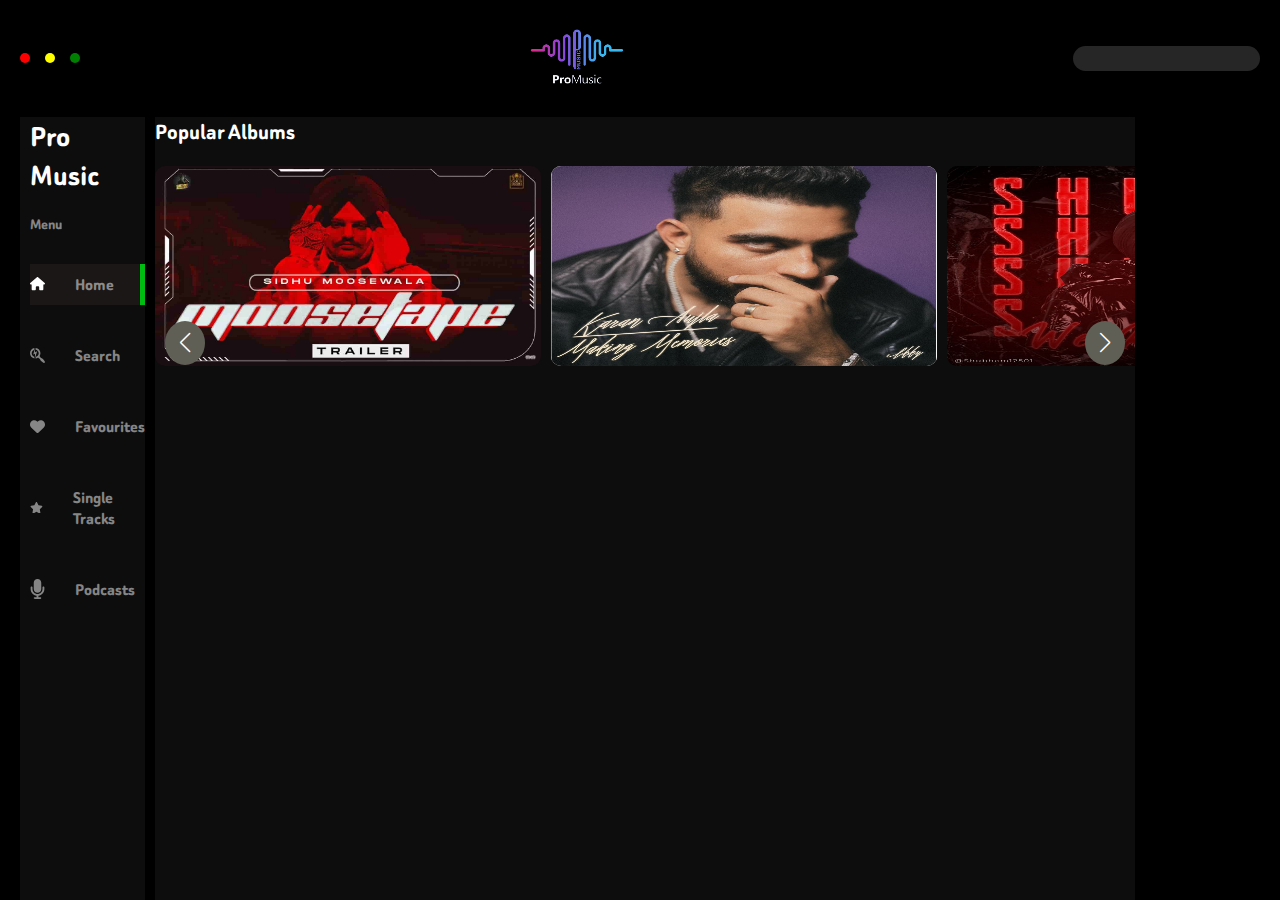
==== index.html @ 2a1a070a "initial commit" ====
<!DOCTYPE html>
<html lang="en">
<head>
    <meta charset="UTF-8">
    <meta name="viewport" content="width=device-width, initial-scale=1.0">
    <title>Pro Music</title>
    <link rel="icon" href="./assets/images/svg/e4a757106842361.5f99428d1aedd-removebg-preview.png">
    <link rel="stylesheet" href="./assets/styles.css">
    <link rel="stylesheet" href="https://cdn.jsdelivr.net/npm/swiper@11/swiper-bundle.min.css">
    <style>
    </style>
</head>
<body>
    <header>
        <div class="container">
            <div class="circles">
                <div style="background-color: red;" class="circle"></div>
                <div style="background-color: yellow;" class="circle"></div>
                <div style="background-color: green;" class="circle"></div>
            </div>

            <div class="logo">
                <img width="150" src="./assets/images/svg/e4a757106842361.5f99428d1aedd-removebg-preview.png" alt="">
            </div>

            <div class="search">
                <input type="search" id="search">
            </div>
        </div>

    </header>
    <main>
        <div class="container">
            <div class="sidebar">
                <div class="sidebar-head">
                    <h1 class="sidebar-heading">
                        Pro Music
                    </h1>
                </div>
                <div class="menu">
                    <h4 class="menu-head">
                        Menu
                    </h4>
                    <div class="home">
                        <svg width="15" xmlns="http://www.w3.org/2000/svg" viewBox="0 0 576 512"><!--!Font Awesome Free 6.5.2 by @fontawesome - https://fontawesome.com License - https://fontawesome.com/license/free Copyright 2024 Fonticons, Inc.--><path d="M575.8 255.5c0 18-15 32.1-32 32.1h-32l.7 160.2c0 2.7-.2 5.4-.5 8.1V472c0 22.1-17.9 40-40 40H456c-1.1 0-2.2 0-3.3-.1c-1.4 .1-2.8 .1-4.2 .1H416 392c-22.1 0-40-17.9-40-40V448 384c0-17.7-14.3-32-32-32H256c-17.7 0-32 14.3-32 32v64 24c0 22.1-17.9 40-40 40H160 128.1c-1.5 0-3-.1-4.5-.2c-1.2 .1-2.4 .2-3.6 .2H104c-22.1 0-40-17.9-40-40V360c0-.9 0-1.9 .1-2.8V287.6H32c-18 0-32-14-32-32.1c0-9 3-17 10-24L266.4 8c7-7 15-8 22-8s15 2 21 7L564.8 231.5c8 7 12 15 11 24z" fill="white"/></svg>
                        <h5>Home</h5>
                        <a href="#"></a>
                    </div>
                    <div class="search">
                        <svg xmlns="http://www.w3.org/2000/svg" width="15" viewBox="0 0 460 512"><!--!Font Awesome Free 6.5.2 by @fontawesome - https://fontawesome.com License - https://fontawesome.com/license/free Copyright 2024 Fonticons, Inc.--><path d="M220.6 130.3l-67.2 28.2V43.2L98.7 233.5l54.7-24.2v130.3l67.2-209.3zm-83.2-96.7l-1.3 4.7-15.2 52.9C80.6 106.7 52 145.8 52 191.5c0 52.3 34.3 95.9 83.4 105.5v53.6C57.5 340.1 0 272.4 0 191.6c0-80.5 59.8-147.2 137.4-158zm311.4 447.2c-11.2 11.2-23.1 12.3-28.6 10.5-5.4-1.8-27.1-19.9-60.4-44.4-33.3-24.6-33.6-35.7-43-56.7-9.4-20.9-30.4-42.6-57.5-52.4l-9.7-14.7c-24.7 16.9-53 26.9-81.3 28.7l2.1-6.6 15.9-49.5c46.5-11.9 80.9-54 80.9-104.2 0-54.5-38.4-102.1-96-107.1V32.3C254.4 37.4 320 106.8 320 191.6c0 33.6-11.2 64.7-29 90.4l14.6 9.6c9.8 27.1 31.5 48 52.4 57.4s32.2 9.7 56.8 43c24.6 33.2 42.7 54.9 44.5 60.3s.7 17.3-10.5 28.5zm-9.9-17.9c0-4.4-3.6-8-8-8s-8 3.6-8 8 3.6 8 8 8 8-3.6 8-8z" fill="white"/></svg>
                        <h5>Search</h5>
                        <a href="#"></a>
                    </div>
                    <div class="favorites">
                        <svg width="15" xmlns="http://www.w3.org/2000/svg" viewBox="0 0 512 512"><!--!Font Awesome Free 6.5.2 by @fontawesome - https://fontawesome.com License - https://fontawesome.com/license/free Copyright 2024 Fonticons, Inc.--><path d="M47.6 300.4L228.3 469.1c7.5 7 17.4 10.9 27.7 10.9s20.2-3.9 27.7-10.9L464.4 300.4c30.4-28.3 47.6-68 47.6-109.5v-5.8c0-69.9-50.5-129.5-119.4-141C347 36.5 300.6 51.4 268 84L256 96 244 84c-32.6-32.6-79-47.5-124.6-39.9C50.5 55.6 0 115.2 0 185.1v5.8c0 41.5 17.2 81.2 47.6 109.5z" fill="white"/></svg>
                        <h5>Favourites</h5>
                        <a href="#"></a>
                    </div>
                    <div class="single-track">
                        <svg width="15" xmlns="http://www.w3.org/2000/svg" viewBox="0 0 576 512"><!--!Font Awesome Free 6.5.2 by @fontawesome - https://fontawesome.com License - https://fontawesome.com/license/free Copyright 2024 Fonticons, Inc.--><path d="M316.9 18C311.6 7 300.4 0 288.1 0s-23.4 7-28.8 18L195 150.3 51.4 171.5c-12 1.8-22 10.2-25.7 21.7s-.7 24.2 7.9 32.7L137.8 329 113.2 474.7c-2 12 3 24.2 12.9 31.3s23 8 33.8 2.3l128.3-68.5 128.3 68.5c10.8 5.7 23.9 4.9 33.8-2.3s14.9-19.3 12.9-31.3L438.5 329 542.7 225.9c8.6-8.5 11.7-21.2 7.9-32.7s-13.7-19.9-25.7-21.7L381.2 150.3 316.9 18z" fill="white"/></svg>                        
                        <h5>Single Tracks</h5>
                        <a href="#"></a>
                    </div>
                    <div class="podcast">
                        <svg width="15" xmlns="http://www.w3.org/2000/svg" viewBox="0 0 384 512"><!--!Font Awesome Free 6.5.2 by @fontawesome - https://fontawesome.com License - https://fontawesome.com/license/free Copyright 2024 Fonticons, Inc.--><path d="M192 0C139 0 96 43 96 96V256c0 53 43 96 96 96s96-43 96-96V96c0-53-43-96-96-96zM64 216c0-13.3-10.7-24-24-24s-24 10.7-24 24v40c0 89.1 66.2 162.7 152 174.4V464H120c-13.3 0-24 10.7-24 24s10.7 24 24 24h72 72c13.3 0 24-10.7 24-24s-10.7-24-24-24H216V430.4c85.8-11.7 152-85.3 152-174.4V216c0-13.3-10.7-24-24-24s-24 10.7-24 24v40c0 70.7-57.3 128-128 128s-128-57.3-128-128V216z" fill="white"/></svg>                        
                        <h5>Podcasts</h5>
                        <a href="#"></a>
                    </div>
                </div>

            </div>
            <div class="main-body">
                <div style="position: relative;" class="albums">
                    <h2 class="albums-head">
                        Popular Albums
                    </h2>
                    <div class="swiper mySwiper">
                        <div class="swiper-wrapper">
                          <div class="swiper-slide">
                            <img src="./moosetape/Album-pic/wp11432495.jpg" alt="moosetape">
                            <a target="_blank" href="./moosetape/moosetape.html"></a>
                          </div>
                          <div class="swiper-slide">
                            <img src="./Making memories/album-image/Screenshot 2024-07-02 170859.png" alt="">
                            <a target="_blank" href="./Making memories/makinMemories.html"></a>
                          </div>
                          <div class="swiper-slide">
                            <img src="./We rollin/Album-img/bacfeeb92a5271348a18bf0652e0dc87.jpg" alt="">
                            <a href="#"></a>
                          </div>
                          <div class="swiper-slide">
                            <img src="./Goat-diljit/album-img/11e10023e52c7c81cb1cc5fe63349aa3.1000x1000x1.jpg" alt="">
                            <a href="#"></a>
                          </div>
                        </div>
                        <div class="swiper-button-next">
                            <svg width="20" height="20" xmlns="http://www.w3.org/2000/svg" viewBox="0 0 448 512"><!--!Font Awesome Free 6.5.2 by @fontawesome - https://fontawesome.com License - https://fontawesome.com/license/free Copyright 2024 Fonticons, Inc.--><path d="M9.4 233.4c-12.5 12.5-12.5 32.8 0 45.3l160 160c12.5 12.5 32.8 12.5 45.3 0s12.5-32.8 0-45.3L109.2 288 416 288c17.7 0 32-14.3 32-32s-14.3-32-32-32l-306.7 0L214.6 118.6c12.5-12.5 12.5-32.8 0-45.3s-32.8-12.5-45.3 0l-160 160z" fill="white" /></svg>
                        </div>
                        <div class="swiper-button-prev"></div>
                        <div class="swiper-pagination"></div>
                      </div>
                    
                </div>

            </div>
            <div class="current-artist"></div>  
        </div>
        
    </main>

    <script src="https://cdn.jsdelivr.net/npm/swiper@11/swiper-bundle.min.js"></script>

    <!-- Initialize Swiper -->
    <script>
      
    </script>
    <script src="./assets/index.js"></script>
</body>
</html>
---- assets/styles.css ----
@import url('https://fonts.googleapis.com/css2?family=Beiruti:wght@200..900&display=swap');

*{
    margin: 0;
    padding: 0;
    box-sizing: border-box  ;
}
body{
    background-color: black;
}
a{
    text-decoration: none;
}
.circle{
    height: 10px;
    width: 10px;
    border-radius: 50%;
}
header{    .container{
        display: flex;
        justify-content: space-between;
        align-items: center;
    }
    #search{
        background-color: rgb(38, 38, 38);
        outline: none;
        border: none;
        border-radius: 16px;
        padding: 5px;
    }
}
.container{
    width: 100%;
    padding: 0 20px;
    .circles{
        display: flex;
        gap: 15px;
    }
}
main{
    .container{
        display: grid;
        grid-template-columns: 1fr 4fr 1fr;
        gap: 10px;

    }
}
.sidebar{
    padding-left: 10px;
    background-color: rgb(13, 13, 13);
    height: calc(100vh - 117px);
    color: white;
    font-family: "Beiruti", sans-serif;

    .sidebar-heading{
        word-spacing: 10px;
    }
}
.menu{
    display: flex;
    flex-direction: column;
    margin-top: 20px;

    .menu-head{
        opacity: 0.5;
    }

    div{
        display: flex;
        align-items: center;
        gap: 30px;
        margin-top: 30px;
        padding: 10px 0;
        position: relative;
    }
    div h5, div svg{
        opacity: 0.5;
        font-size: 18px;
    }
    div a {
        position: absolute;
        top: 0;
        left: 0;
        width: 100%;
        height: 100%;
    }
}
.home{
    background-color: rgb(27, 23, 23);
    border-right: 5px solid rgb(0, 189, 18);
}
.menu .home svg{
    opacity: 1;
}


/* **** **** **** ***  *** *** ***  Main Body *** * * ** * * ** * * **  */


.main-body{
    color: white;
    font-family: "Beiruti", sans-serif;
    background-color: rgb(13, 13, 13);
    height: calc(100vh - 117px);
}
.album-songs-container{
    max-height: 310px;
    overflow-y: scroll;
}
.album-songs-container::-webkit-scrollbar{
    display: none;
}
.main-body::-webkit-scrollbar{
    background: transparent;
}
.swiper-slide{
    position: relative;
}
.swiper-slide a{
    position: absolute;
    width: 100%;
    height: 100%;
    top: 0;
    left: 0;
}
.albums-head{
    margin-bottom: 20px;
}
/* === Swiper==== */
.swiper {
    max-width: 980px;
    width: 100%;
    height: 300px;
    color: white;
  }
  .swiper-button-next::after, .swiper-button-prev::after{
      font-size: 20px !important;
      color: white;
  }
  .swiper-button-next,     .swiper-button-prev{
      background-color: #5F5F56;
      border-radius: 50%;
      padding: 20px;
      top: 59% !important;
  }

  .swiper-slide {
    text-align: center;
    border-radius: 10px;
    overflow: hidden;
    min-width: 30%;
    font-size: 18px;
    background: #fff;
    display: flex;
    max-height: 200px;
    justify-content: center;
    align-items: center;
  }

  .swiper-slide img {
    display: block;
    width: 100%;
    height: 100%;
    /* object-fit: cover; */
  }
  .swiper-button-next>svg{
      width: 30px !important;
  }

  .swiper {
    margin-left: auto;
    margin-right: auto;
  }
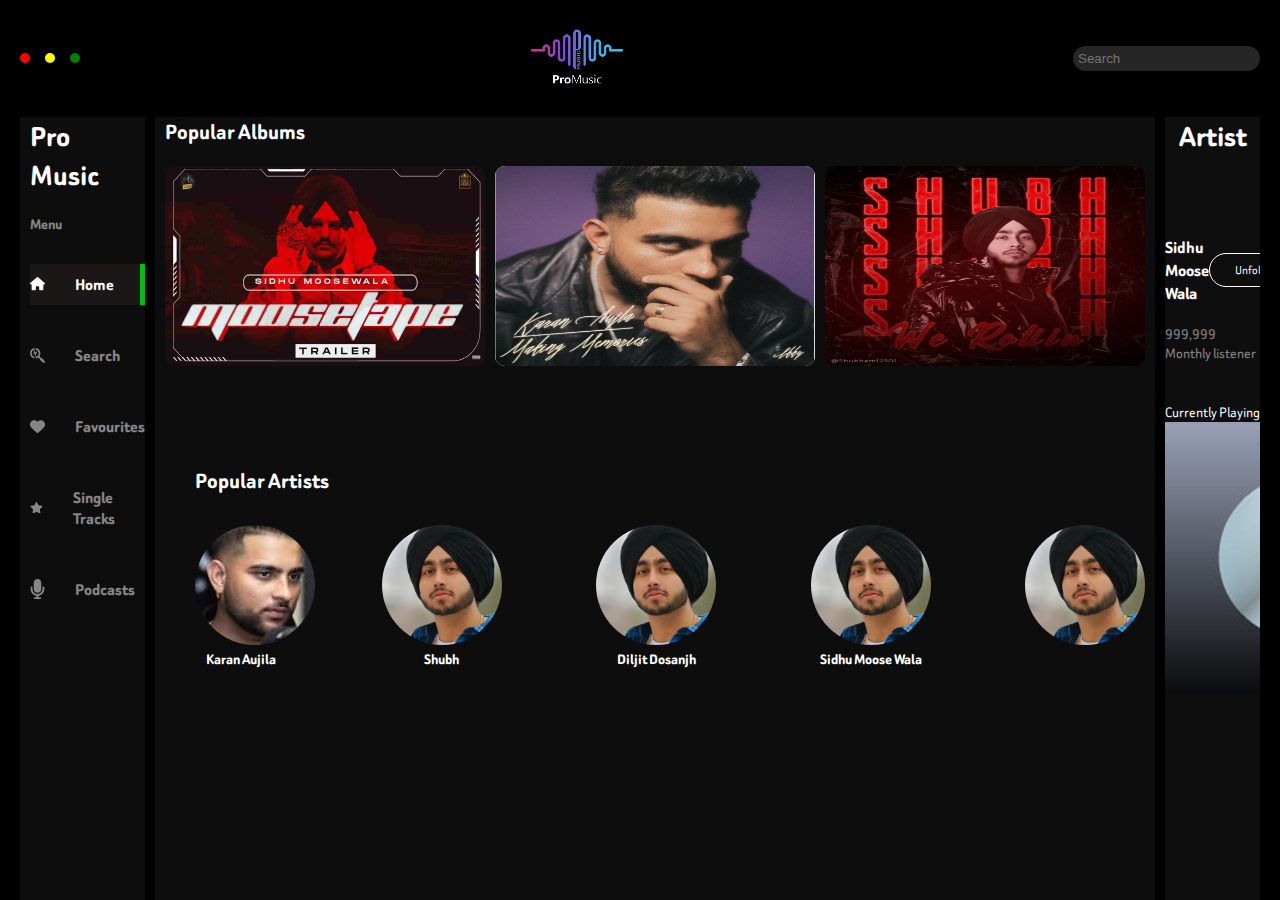
==== commit ec9c6fad: "updated" ====
--- a/index.html
+++ b/index.html
@@ -6,6 +6,7 @@
     <title>Pro Music</title>
     <link rel="icon" href="./assets/images/svg/e4a757106842361.5f99428d1aedd-removebg-preview.png">
     <link rel="stylesheet" href="./assets/styles.css">
+    <link rel="stylesheet" href="./moosetape/album.css">
     <link rel="stylesheet" href="https://cdn.jsdelivr.net/npm/swiper@11/swiper-bundle.min.css">
     <style>
     </style>
@@ -24,7 +25,7 @@
             </div>
 
             <div class="search">
-                <input type="search" id="search">
+                <input type="search" placeholder="Search" id="search">
             </div>
         </div>
 
@@ -43,8 +44,8 @@
                     </h4>
                     <div class="home">
                         <svg width="15" xmlns="http://www.w3.org/2000/svg" viewBox="0 0 576 512"><!--!Font Awesome Free 6.5.2 by @fontawesome - https://fontawesome.com License - https://fontawesome.com/license/free Copyright 2024 Fonticons, Inc.--><path d="M575.8 255.5c0 18-15 32.1-32 32.1h-32l.7 160.2c0 2.7-.2 5.4-.5 8.1V472c0 22.1-17.9 40-40 40H456c-1.1 0-2.2 0-3.3-.1c-1.4 .1-2.8 .1-4.2 .1H416 392c-22.1 0-40-17.9-40-40V448 384c0-17.7-14.3-32-32-32H256c-17.7 0-32 14.3-32 32v64 24c0 22.1-17.9 40-40 40H160 128.1c-1.5 0-3-.1-4.5-.2c-1.2 .1-2.4 .2-3.6 .2H104c-22.1 0-40-17.9-40-40V360c0-.9 0-1.9 .1-2.8V287.6H32c-18 0-32-14-32-32.1c0-9 3-17 10-24L266.4 8c7-7 15-8 22-8s15 2 21 7L564.8 231.5c8 7 12 15 11 24z" fill="white"/></svg>
-                        <h5>Home</h5>
-                        <a href="#"></a>
+                        <h5 style="opacity: 1;">Home</h5>
+                        <a href="./index.html"></a>
                     </div>
                     <div class="search">
                         <svg xmlns="http://www.w3.org/2000/svg" width="15" viewBox="0 0 460 512"><!--!Font Awesome Free 6.5.2 by @fontawesome - https://fontawesome.com License - https://fontawesome.com/license/free Copyright 2024 Fonticons, Inc.--><path d="M220.6 130.3l-67.2 28.2V43.2L98.7 233.5l54.7-24.2v130.3l67.2-209.3zm-83.2-96.7l-1.3 4.7-15.2 52.9C80.6 106.7 52 145.8 52 191.5c0 52.3 34.3 95.9 83.4 105.5v53.6C57.5 340.1 0 272.4 0 191.6c0-80.5 59.8-147.2 137.4-158zm311.4 447.2c-11.2 11.2-23.1 12.3-28.6 10.5-5.4-1.8-27.1-19.9-60.4-44.4-33.3-24.6-33.6-35.7-43-56.7-9.4-20.9-30.4-42.6-57.5-52.4l-9.7-14.7c-24.7 16.9-53 26.9-81.3 28.7l2.1-6.6 15.9-49.5c46.5-11.9 80.9-54 80.9-104.2 0-54.5-38.4-102.1-96-107.1V32.3C254.4 37.4 320 106.8 320 191.6c0 33.6-11.2 64.7-29 90.4l14.6 9.6c9.8 27.1 31.5 48 52.4 57.4s32.2 9.7 56.8 43c24.6 33.2 42.7 54.9 44.5 60.3s.7 17.3-10.5 28.5zm-9.9-17.9c0-4.4-3.6-8-8-8s-8 3.6-8 8 3.6 8 8 8 8-3.6 8-8z" fill="white"/></svg>
@@ -78,11 +79,11 @@
                         <div class="swiper-wrapper">
                           <div class="swiper-slide">
                             <img src="./moosetape/Album-pic/wp11432495.jpg" alt="moosetape">
-                            <a target="_blank" href="./moosetape/moosetape.html"></a>
+                            <a  href="./moosetape/moosetape.html"></a>
                           </div>
                           <div class="swiper-slide">
                             <img src="./Making memories/album-image/Screenshot 2024-07-02 170859.png" alt="">
-                            <a target="_blank" href="./Making memories/makinMemories.html"></a>
+                            <a href="./Making memories/makinMemories.html"></a>
                           </div>
                           <div class="swiper-slide">
                             <img src="./We rollin/Album-img/bacfeeb92a5271348a18bf0652e0dc87.jpg" alt="">
@@ -93,17 +94,79 @@
                             <a href="#"></a>
                           </div>
                         </div>
-                        <div class="swiper-button-next">
+                        <!-- <div class="swiper-button-next">
                             <svg width="20" height="20" xmlns="http://www.w3.org/2000/svg" viewBox="0 0 448 512"><!--!Font Awesome Free 6.5.2 by @fontawesome - https://fontawesome.com License - https://fontawesome.com/license/free Copyright 2024 Fonticons, Inc.--><path d="M9.4 233.4c-12.5 12.5-12.5 32.8 0 45.3l160 160c12.5 12.5 32.8 12.5 45.3 0s12.5-32.8 0-45.3L109.2 288 416 288c17.7 0 32-14.3 32-32s-14.3-32-32-32l-306.7 0L214.6 118.6c12.5-12.5 12.5-32.8 0-45.3s-32.8-12.5-45.3 0l-160 160z" fill="white" /></svg>
+                        <!-- </div> -->
+                        <!-- <div class="swiper-button-prev"></div>
+                        <div class="swiper-pagination"></div> -->
+                    </div>
+                    <div class="poplar-artists-container">
+                        <h2 class="popular-artists-head">Popular Artists</h2>
+                        <div class="popular-artists">
+                            <div class="popular-artist-profile">
+                                <img src="./assets/images/Artsts-pics/Karan Aujila.jpg" alt="" class="popular-artist-pic">
+                                <h4 class="popular-artist-name">Karan Aujila</h4>
+                                <a href=""></a>
+                            </div>
+                            <div class="popular-artist-profile">
+                                <img src="./assets/images/Artsts-pics/Shubh.jpg" alt="" class="popular-artist-pic">
+                                <h4 class="popular-artist-name">Shubh</h4>
+                                <a href=""></a>
+                            </div>
+                            <div class="popular-artist-profile">
+                                <img src="./assets/images/Artsts-pics/Shubh.jpg" alt="" class="popular-artist-pic">
+                                <h4 class="popular-artist-name">Diljit Dosanjh</h4>
+                                <a href=""></a>
+                            </div>
+                            <div class="popular-artist-profile">
+                                <img src="./assets/images/Artsts-pics/Shubh.jpg" alt="" class="popular-artist-pic">
+                                <h4 class="popular-artist-name">Sidhu Moose Wala</h4>
+                                <a href=""></a>
+                            </div>
+                            <div class="popular-artist-profile">
+                                <img src="./assets/images/Artsts-pics/Shubh.jpg" alt="" class="popular-artist-pic">
+                                <h4 class="popular-artist-name"></h4>
+                                <a href=""></a>
+                            </div>
+                            
                         </div>
-                        <div class="swiper-button-prev"></div>
-                        <div class="swiper-pagination"></div>
-                      </div>
+                    </div>
                     
                 </div>
 
             </div>
-            <div class="current-artist"></div>  
+            <div class="current-artist">
+                <h1 class="current-artist-head">
+                    Artist
+                </h1>
+                <div class="current-artist-follow">
+                    <h3 class="current-artist-name">
+                        Sidhu Moose Wala
+                    </h3>
+                    <button class="folo-unfolo">
+                        Unfollow
+                    </button>
+                </div>
+                <div class="monthly-listener">
+                    <p>999,999 Monthly listener</p>
+                </div>
+
+                <div class="currently-playing-song">
+                    <div class="currently-playing-head">
+                        Currently Playing
+                    </div>
+                    <div class="currently-playing-image">
+                        <img class="currently-playing-img" src="./assets/images/jpeg/albumart.jpg" alt="">
+                    </div>
+                    <div class="currently-playing-song-name">
+
+                    </div>
+                    <div class="waves">
+                        <img class="waves-img" src="../assets/images/gif/soniso-ondas-sonoras-unscreen.gif" alt="">
+                    </div>
+                </div>
+                
+            </div>
         </div>
         
     </main>
--- a/assets/styles.css
+++ b/assets/styles.css
@@ -104,7 +104,7 @@
     height: calc(100vh - 117px);
 }
 .album-songs-container{
-    max-height: 310px;
+    max-height: calc(100% - 305px);
     overflow-y: scroll;
 }
 .album-songs-container::-webkit-scrollbar{
@@ -170,4 +170,39 @@
   .swiper {
     margin-left: auto;
     margin-right: auto;
-  }+  }
+  .popular-artist-pic{
+    border-radius: 50%;
+    max-width: 120px; 
+    max-height: 120px; 
+    height: 100%;
+  }
+  .popular-artist-name{
+    text-align: center;
+  }
+  .popular-artists{
+    display: flex;
+    justify-content: space-between;
+    margin-top: 30px;
+    
+  }
+  .poplar-artists-container{
+    margin-left: 30px;
+  }
+  .popular-artist-profile{
+    position: relative;
+    a{
+        position: absolute;
+        top: 0;
+        left: 0;
+        width: 100%;
+        height: 100%;
+    }
+  }
+
+
+  #search{
+    color: white;
+    padding: 5px;
+  }
+  --- a/moosetape/album.css
+++ b/moosetape/album.css
@@ -0,0 +1,181 @@
+.moosetape-head{
+    margin-top: 10px;
+}
+.main-body{
+    padding: 0 10px;
+    position: relative;
+}
+.bottom{
+    position: fixed;
+    bottom: 0;
+    padding: 30px 10px;
+    max-width: 952px;
+    width: 100%;
+    border-top: 1px solid rgb(255, 255, 255, 0.1);
+    .player-container{
+        margin: 0 auto;
+    }
+}
+.play1song{
+    background-color: rgb(0, 189, 18);
+    display: flex;
+    align-items: center;
+    gap: 10px;
+    cursor: pointer;
+    border-radius: 999px;
+    color: white;
+    padding: 15px;
+    border: none;
+    outline: none;
+    font-family: "Beiruti", sans-serif;
+
+}
+.play1song:hover{
+    box-shadow: 0 0  1000px inset rgb(3, 144, 17);
+}
+.fa-solid{
+    font-size: 20px;
+}
+.play-pause-icon{
+    background-color: white;
+    border-radius: 50%;
+    padding: 15px 18px;
+    display: flex;
+    justify-content: center;
+    align-items: center;
+    cursor: pointer;
+}
+.icons{
+    display: flex;
+    justify-content: space-between;
+    align-items: center;
+    padding: 0 50px;
+    margin-bottom: 20px;
+    i{
+        cursor: pointer;
+    }
+
+    div{
+        display: flex;
+        align-items: center;
+    }
+    .icon1{
+        gap: 100px; 
+        opacity: 0.5;
+    }
+    .icon2{
+        gap: 50px;
+    }
+    .icon3{
+        gap: 100px;
+    }
+}
+.follow{
+    margin-top: 20px;
+    display: flex;
+    gap: 30px;
+}
+.follow-btn{
+    background: transparent;
+    color: white;
+    padding: 15px 25px;
+    border-radius: 999px;
+    border: 1px white solid;
+    display: flex;
+    align-items: center;
+    cursor: pointer;
+    gap: 10px;
+    font-family: "Beiruti", sans-serif;
+}
+.follow-btn:hover{
+    background-color: #2b2d30;
+}
+.song-head{
+    display: grid;
+    grid-template-columns: 2fr 1fr 1fr;
+   
+    margin-top: 20px;
+    border-bottom: 0.1px solid;
+    
+}
+.song{
+    display: grid;
+    grid-template-columns: 2fr 1fr 1fr;
+    margin-top: 20px; 
+    align-items: center;  
+    padding: 10px; 
+    transition: 0.3s linear;
+}
+.song:hover{
+    background-color: #2b2d30;
+}
+.track-head, .track{
+    display: flex;
+    gap: 40px;
+}
+.duration-head, .duration{
+    text-align: end;
+}
+.track-name{
+    display: flex;
+    align-items: center;
+    gap: 10px;
+    img{
+        width: 50px;
+    }   
+} 
+.current-artist{
+    color: white;
+    text-align: center;
+    font-family: "Beiruti", sans-serif;
+    overflow: hidden;
+    background-color: rgb(14, 14, 14);
+
+}
+.current-artist-follow{
+    text-align: left;
+    margin-top: 80px;
+    display: flex;
+    justify-content: space-between;
+    align-items: center;
+}
+.folo-unfolo{
+    background: transparent;
+    width: 94px;
+    color: white;
+    padding: 8px 25px;
+    border-radius: 999px;
+    border: 1px white solid;
+    display: flex;
+    align-items: center;
+    cursor: pointer;
+    gap: 10px;
+    font-family: "Beiruti", sans-serif;
+}
+.monthly-listener{
+    margin-top: 20px;
+    text-align: left;
+    opacity: 0.5;
+}
+.currently-playing-song{
+    margin-top: 40px;
+}
+.waves img{
+    height: 50px;
+}
+#myProgressBar{
+    width: 100%;
+}
+.waves-img{
+    opacity: 0;
+    transition: 0.5s ease-in-out;
+}
+.selected{
+    background-color: #2b2d30;
+}
+.icon3 i{
+    opacity: 0.5;
+}
+.icon3 .icon-selected{
+    opacity: 1;
+}